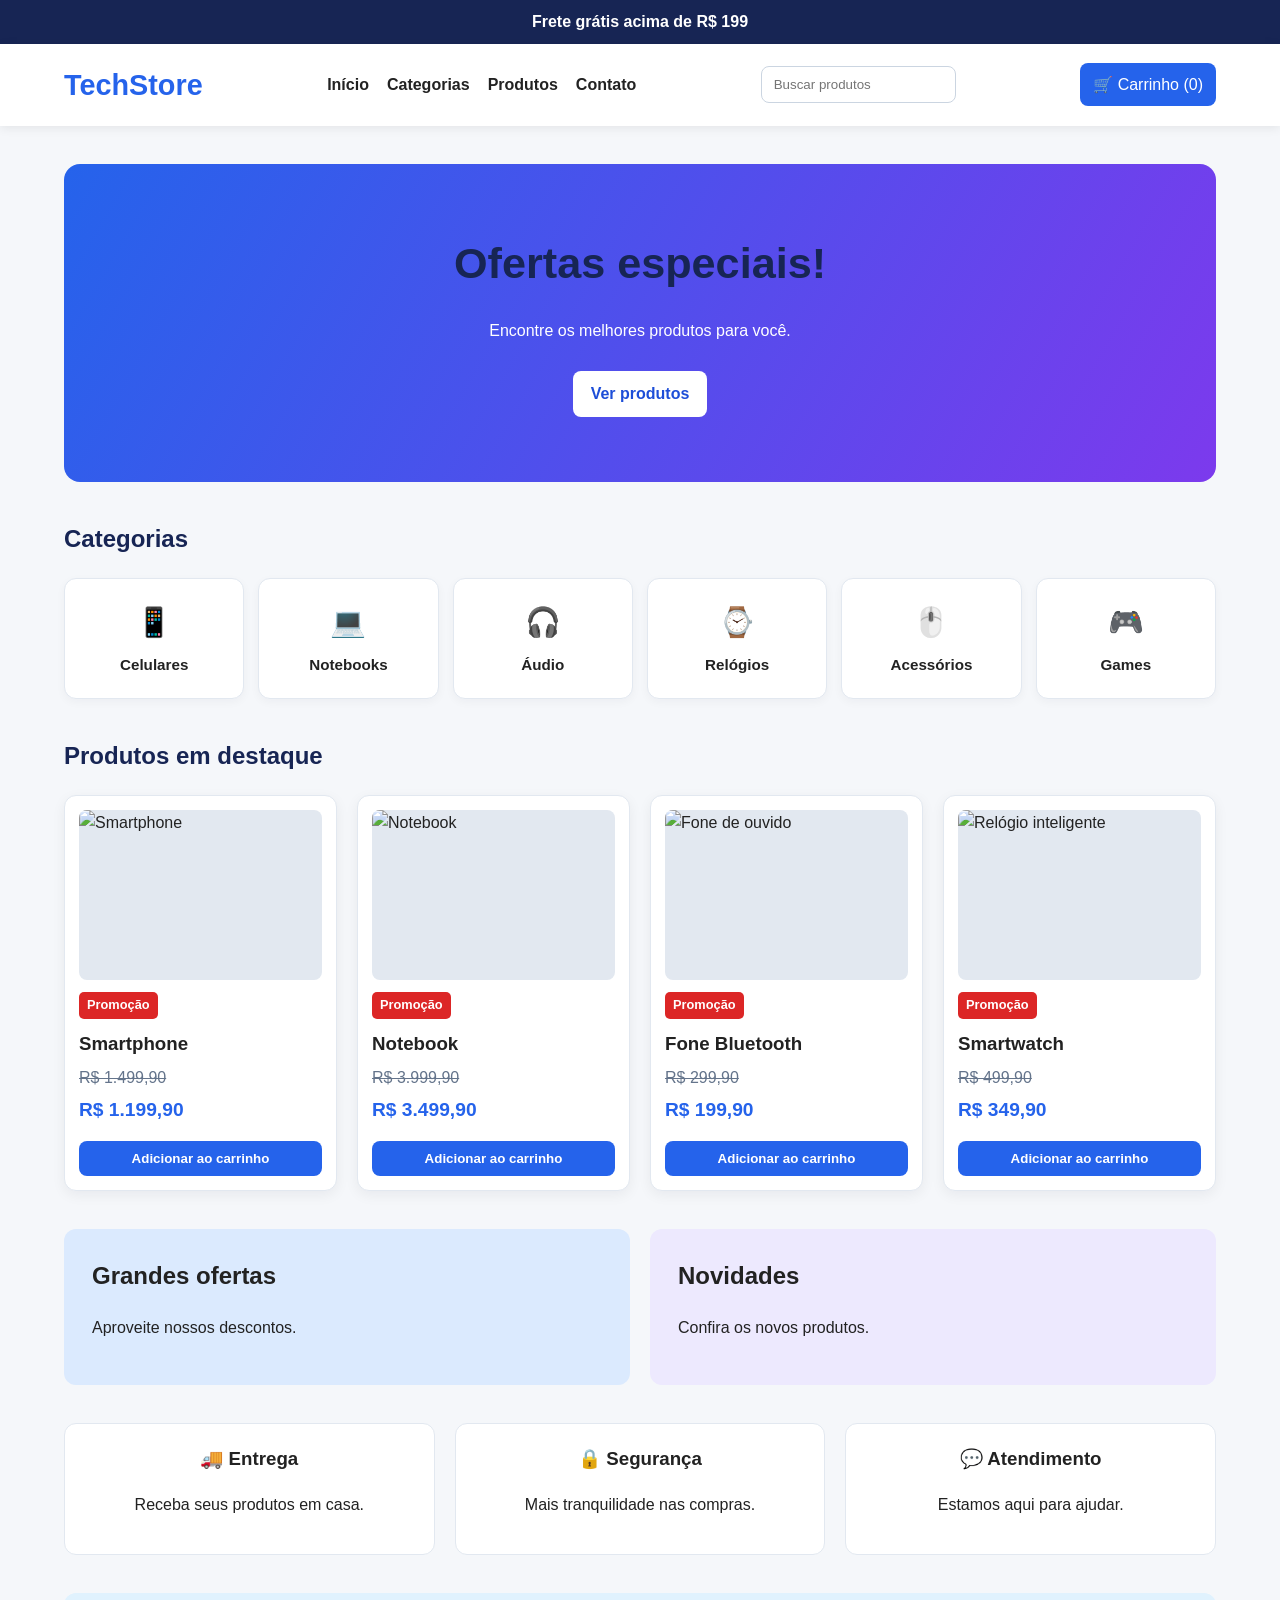
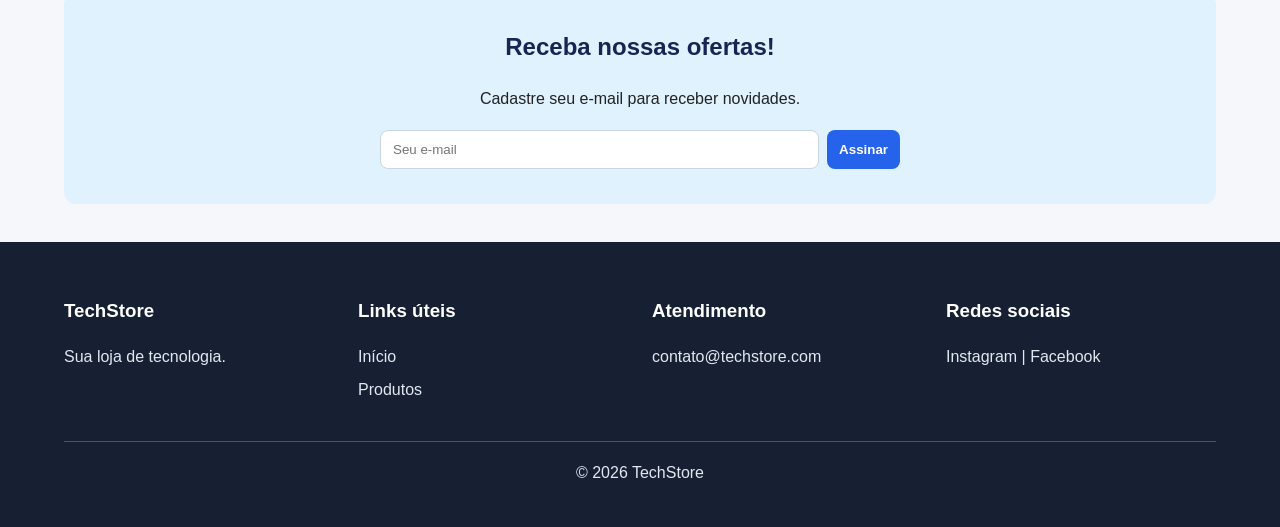
==== index.html @ 34957050 "Rename index_com_js-1.html to index.html" ====
<!DOCTYPE html>
<html lang="pt-BR">
<head>
    <meta charset="UTF-8">
    <meta name="viewport" content="width=device-width, initial-scale=1.0">
    <title>Minha Loja Online</title>
    <link rel="stylesheet" href="style.css">
</head>
<body>

    <!-- Aviso -->
    <div class="aviso">
        Frete grátis acima de R$ 199
    </div>

    <!-- Cabeçalho -->
    <header>
        <h1>TechStore</h1>

        <nav>
            <a href="#">Início</a>
            <a href="#categorias">Categorias</a>
            <a href="#produtos">Produtos</a>
            <a href="#contato">Contato</a>
        </nav>

        <input id="buscaProdutos" type="search" placeholder="Buscar produtos" aria-label="Buscar produtos">
        <a href="#produtos" id="abrirCarrinho">🛒 Carrinho (<span id="quantidadeCarrinho">0</span>)</a>
    </header>

    <main>

        <!-- Banner principal -->
        <section class="banner">
            <h2>Ofertas especiais!</h2>
            <p>Encontre os melhores produtos para você.</p>
            <a href="#produtos">Ver produtos</a>
        </section>

        <!-- Categorias -->
        <section id="categorias">
            <h2>Categorias</h2>

            <div class="categorias">
                <div class="categoria">📱<p>Celulares</p></div>
                <div class="categoria">💻<p>Notebooks</p></div>
                <div class="categoria">🎧<p>Áudio</p></div>
                <div class="categoria">⌚<p>Relógios</p></div>
                <div class="categoria">🖱️<p>Acessórios</p></div>
                <div class="categoria">🎮<p>Games</p></div>
            </div>
        </section>

        <!-- Produtos -->
        <section id="produtos">
            <h2>Produtos em destaque</h2>

            <div class="produtos">

                <div class="produto">
                    <img src="https://placehold.co/300x200"
                         alt="Smartphone">
                    <span>Promoção</span>
                    <h3>Smartphone</h3>
                    <p class="antigo">R$ 1.499,90</p>
                    <p class="preco">R$ 1.199,90</p>
                    <button type="button" class="adicionar-carrinho">Adicionar ao carrinho</button>
                </div>

                <div class="produto">
                    <img src="https://placehold.co/300x200"
                         alt="Notebook">
                    <span>Promoção</span>
                    <h3>Notebook</h3>
                    <p class="antigo">R$ 3.999,90</p>
                    <p class="preco">R$ 3.499,90</p>
                    <button type="button" class="adicionar-carrinho">Adicionar ao carrinho</button>
                </div>

                <div class="produto">
                    <img src="https://placehold.co/300x200"
                         alt="Fone de ouvido">
                    <span>Promoção</span>
                    <h3>Fone Bluetooth</h3>
                    <p class="antigo">R$ 299,90</p>
                    <p class="preco">R$ 199,90</p>
                    <button type="button" class="adicionar-carrinho">Adicionar ao carrinho</button>
                </div>

                <div class="produto">
                    <img src="https://placehold.co/300x200"
                         alt="Relógio inteligente">
                    <span>Promoção</span>
                    <h3>Smartwatch</h3>
                    <p class="antigo">R$ 499,90</p>
                    <p class="preco">R$ 349,90</p>
                    <button type="button" class="adicionar-carrinho">Adicionar ao carrinho</button>
                </div>

            </div>
        </section>

        <!-- Banners -->
        <section class="banners">
            <div>
                <h2>Grandes ofertas</h2>
                <p>Aproveite nossos descontos.</p>
            </div>

            <div>
                <h2>Novidades</h2>
                <p>Confira os novos produtos.</p>
            </div>
        </section>

        <!-- Benefícios -->
        <section class="beneficios">
            <div>
                <h3>🚚 Entrega</h3>
                <p>Receba seus produtos em casa.</p>
            </div>

            <div>
                <h3>🔒 Segurança</h3>
                <p>Mais tranquilidade nas compras.</p>
            </div>

            <div>
                <h3>💬 Atendimento</h3>
                <p>Estamos aqui para ajudar.</p>
            </div>
        </section>

        <!-- Newsletter -->
        <section class="newsletter">
            <h2>Receba nossas ofertas!</h2>
            <p>Cadastre seu e-mail para receber novidades.</p>

            <form id="formNewsletter">
                <input id="emailNewsletter" type="email" placeholder="Seu e-mail" required>
                <button type="submit">Assinar</button>
            </form>
        </section>

    </main>

    <!-- Rodapé -->
    <footer id="contato">
        <div>
            <h3>TechStore</h3>
            <p>Sua loja de tecnologia.</p>
        </div>

        <div>
            <h3>Links úteis</h3>
            <p>Início</p>
            <p>Produtos</p>
        </div>

        <div>
            <h3>Atendimento</h3>
            <p>contato@techstore.com</p>
        </div>

        <div>
            <h3>Redes sociais</h3>
            <p>Instagram | Facebook</p>
        </div>

        <p class="copyright">© 2026 TechStore</p>
    </footer>


    <!-- Janela do carrinho adicionada -->
    <dialog id="modalCarrinho">
        <h2>Seu carrinho</h2>
        <div id="itensCarrinho"></div>
        <button type="button" id="fecharCarrinho">Fechar</button>
    </dialog>

    <!-- JavaScript -->
    <script>
        const carrinho = [];

        const contadorCarrinho = document.getElementById("quantidadeCarrinho");
        const modalCarrinho = document.getElementById("modalCarrinho");
        const itensCarrinho = document.getElementById("itensCarrinho");

        // Adiciona um produto ao carrinho.
        document.querySelectorAll(".adicionar-carrinho").forEach(function(botao) {
            botao.addEventListener("click", function() {
                const produto = botao.closest(".produto");
                const nome = produto.querySelector("h3").textContent.trim();
                const precoTexto = produto.querySelector(".preco").textContent;
                const preco = Number(
                    precoTexto.replace("R$", "").trim().replace(/\./g, "").replace(",", ".")
                );

                carrinho.push({ nome: nome, preco: preco });
                contadorCarrinho.textContent = carrinho.length;
                alert(nome + " foi adicionado ao carrinho!");
            });
        });

        // Abre o carrinho e mostra os itens.
        document.getElementById("abrirCarrinho").addEventListener("click", function(evento) {
            evento.preventDefault();
            itensCarrinho.innerHTML = "";

            if (carrinho.length === 0) {
                itensCarrinho.textContent = "Seu carrinho está vazio.";
            } else {
                let total = 0;

                carrinho.forEach(function(item) {
                    total += item.preco;
                    const linha = document.createElement("p");
                    linha.textContent = item.nome + " — " +
                        item.preco.toLocaleString("pt-BR", {
                            style: "currency",
                            currency: "BRL"
                        });
                    itensCarrinho.appendChild(linha);
                });

                const totalTexto = document.createElement("strong");
                totalTexto.textContent = "Total: " + total.toLocaleString("pt-BR", {
                    style: "currency",
                    currency: "BRL"
                });
                itensCarrinho.appendChild(totalTexto);
            }

            modalCarrinho.showModal();
        });

        document.getElementById("fecharCarrinho").addEventListener("click", function() {
            modalCarrinho.close();
        });

        // Busca produtos pelo nome.
        document.getElementById("buscaProdutos").addEventListener("input", function() {
            const termo = this.value.toLowerCase().trim();

            document.querySelectorAll(".produto").forEach(function(produto) {
                const nome = produto.querySelector("h3").textContent.toLowerCase();
                produto.style.display = nome.includes(termo) ? "" : "none";
            });
        });

        // Confirma o cadastro da newsletter (demonstração local).
        document.getElementById("formNewsletter").addEventListener("submit", function(evento) {
            evento.preventDefault();
            const email = document.getElementById("emailNewsletter").value.trim();
            alert("Obrigado por se cadastrar, " + email + "!");
            this.reset();
        });
    </script>

</body>
</html>
---- style.css ----
/* Estilos da TechStore */
* {
    box-sizing: border-box;
}

html {
    scroll-behavior: smooth;
}

body {
    margin: 0;
    font-family: Arial, Helvetica, sans-serif;
    color: #222;
    background-color: #f5f7fa;
    line-height: 1.6;
}

a {
    color: inherit;
    text-decoration: none;
}

.aviso {
    padding: 9px 16px;
    text-align: center;
    color: #fff;
    background-color: #172554;
    font-weight: bold;
}

header {
    display: flex;
    align-items: center;
    justify-content: space-between;
    gap: 20px;
    flex-wrap: wrap;
    padding: 18px 5%;
    background: #fff;
    box-shadow: 0 2px 10px rgba(0, 0, 0, 0.08);
}

header h1 {
    margin: 0;
    color: #2563eb;
    font-size: 1.8rem;
}

header nav {
    display: flex;
    gap: 18px;
    flex-wrap: wrap;
}

header nav a {
    font-weight: 600;
}

header nav a:hover,
footer a:hover {
    color: #2563eb;
}

header input[type="search"] {
    min-width: 190px;
    padding: 10px 12px;
    border: 1px solid #cbd5e1;
    border-radius: 8px;
}

#abrirCarrinho {
    padding: 9px 13px;
    color: #fff;
    background: #2563eb;
    border-radius: 8px;
    white-space: nowrap;
}

main {
    width: min(1200px, 90%);
    margin: 0 auto;
}

main section {
    margin: 38px 0;
}

main section > h2 {
    margin-bottom: 20px;
    color: #172554;
}

.banner {
    padding: 65px 30px;
    border-radius: 16px;
    color: #fff;
    text-align: center;
    background: linear-gradient(120deg, #2563eb, #7c3aed);
}

.banner h2 {
    margin-top: 0;
    font-size: clamp(1.8rem, 4vw, 2.7rem);
}

.banner a {
    display: inline-block;
    margin-top: 12px;
    padding: 10px 18px;
    color: #1d4ed8;
    background: #fff;
    border-radius: 8px;
    font-weight: bold;
}

.categorias {
    display: grid;
    grid-template-columns: repeat(6, minmax(0, 1fr));
    gap: 14px;
}

.categoria {
    padding: 20px 10px;
    text-align: center;
    background: #fff;
    border: 1px solid #e2e8f0;
    border-radius: 12px;
    font-size: 1.8rem;
    box-shadow: 0 3px 10px rgba(15, 23, 42, 0.04);
}

.categoria p {
    margin: 8px 0 0;
    font-size: 0.95rem;
    font-weight: bold;
}

.produtos {
    display: grid;
    grid-template-columns: repeat(4, minmax(0, 1fr));
    gap: 20px;
}

.produto {
    position: relative;
    overflow: hidden;
    padding: 14px;
    background: #fff;
    border: 1px solid #e2e8f0;
    border-radius: 12px;
    box-shadow: 0 4px 14px rgba(15, 23, 42, 0.06);
    transition: transform 0.2s, box-shadow 0.2s;
}

.produto:hover {
    transform: translateY(-4px);
    box-shadow: 0 8px 20px rgba(15, 23, 42, 0.12);
}

.produto img {
    display: block;
    width: 100%;
    height: 170px;
    object-fit: cover;
    border-radius: 8px;
    background: #e2e8f0;
}

.produto > span {
    display: inline-block;
    margin-top: 12px;
    padding: 3px 8px;
    color: #fff;
    background: #dc2626;
    border-radius: 5px;
    font-size: 0.8rem;
    font-weight: bold;
}

.produto h3 {
    margin: 10px 0 6px;
}

.produto p {
    margin: 5px 0;
}

.antigo {
    color: #64748b;
    text-decoration: line-through;
}

.preco {
    color: #2563eb;
    font-size: 1.2rem;
    font-weight: bold;
}

.produto button,
.newsletter button,
#fecharCarrinho {
    padding: 10px 12px;
    border: 0;
    border-radius: 8px;
    color: #fff;
    background: #2563eb;
    cursor: pointer;
    font-weight: bold;
}

.produto button {
    width: 100%;
    margin-top: 10px;
}

.produto button:hover,
.newsletter button:hover,
#fecharCarrinho:hover,
#abrirCarrinho:hover {
    background: #1d4ed8;
}

.banners {
    display: grid;
    grid-template-columns: repeat(2, minmax(0, 1fr));
    gap: 20px;
}

.banners > div {
    padding: 28px;
    border-radius: 12px;
    background: #dbeafe;
}

.banners > div:nth-child(2) {
    background: #ede9fe;
}

.banners h2 {
    margin-top: 0;
}

.beneficios {
    display: grid;
    grid-template-columns: repeat(3, minmax(0, 1fr));
    gap: 20px;
    text-align: center;
}

.beneficios > div {
    padding: 20px;
    background: #fff;
    border-radius: 12px;
    border: 1px solid #e2e8f0;
}

.beneficios h3 {
    margin-top: 0;
}

.newsletter {
    padding: 35px 20px;
    text-align: center;
    background: #e0f2fe;
    border-radius: 12px;
}

.newsletter h2 {
    margin-top: 0;
}

.newsletter form {
    display: flex;
    justify-content: center;
    gap: 8px;
    max-width: 520px;
    margin: 18px auto 0;
}

.newsletter input {
    flex: 1;
    min-width: 0;
    padding: 11px 12px;
    border: 1px solid #cbd5e1;
    border-radius: 8px;
}

footer {
    display: grid;
    grid-template-columns: repeat(4, minmax(0, 1fr));
    gap: 24px;
    padding: 35px 5%;
    color: #e2e8f0;
    background: #172033;
}

footer h3 {
    color: #fff;
}

footer p {
    margin: 7px 0;
}

.copyright {
    grid-column: 1 / -1;
    padding-top: 18px;
    border-top: 1px solid #475569;
    text-align: center;
}

dialog {
    width: min(450px, calc(100% - 32px));
    padding: 24px;
    border: 0;
    border-radius: 14px;
    box-shadow: 0 12px 50px rgba(0, 0, 0, 0.25);
}

dialog::backdrop {
    background: rgba(15, 23, 42, 0.55);
}

#itensCarrinho p {
    padding-bottom: 8px;
    border-bottom: 1px solid #e2e8f0;
}

@media (max-width: 900px) {
    .categorias {
        grid-template-columns: repeat(3, minmax(0, 1fr));
    }

    .produtos {
        grid-template-columns: repeat(2, minmax(0, 1fr));
    }

    footer {
        grid-template-columns: repeat(2, minmax(0, 1fr));
    }
}

@media (max-width: 600px) {
    header {
        align-items: flex-start;
        flex-direction: column;
        gap: 12px;
    }

    header nav {
        gap: 12px;
    }

    header input[type="search"] {
        width: 100%;
    }

    main {
        width: 92%;
    }

    .banner {
        padding: 42px 18px;
    }

    .categorias {
        grid-template-columns: repeat(3, minmax(0, 1fr));
        gap: 9px;
    }

    .categoria {
        padding: 14px 5px;
    }

    .categoria p {
        font-size: 0.8rem;
    }

    .produtos {
        grid-template-columns: 1fr;
    }

    .produto img {
        height: 200px;
    }

    .banners,
    .beneficios,
    footer {
        grid-template-columns: 1fr;
    }

    .newsletter form {
        flex-direction: column;
    }

    .copyright {
        grid-column: auto;
    }
}
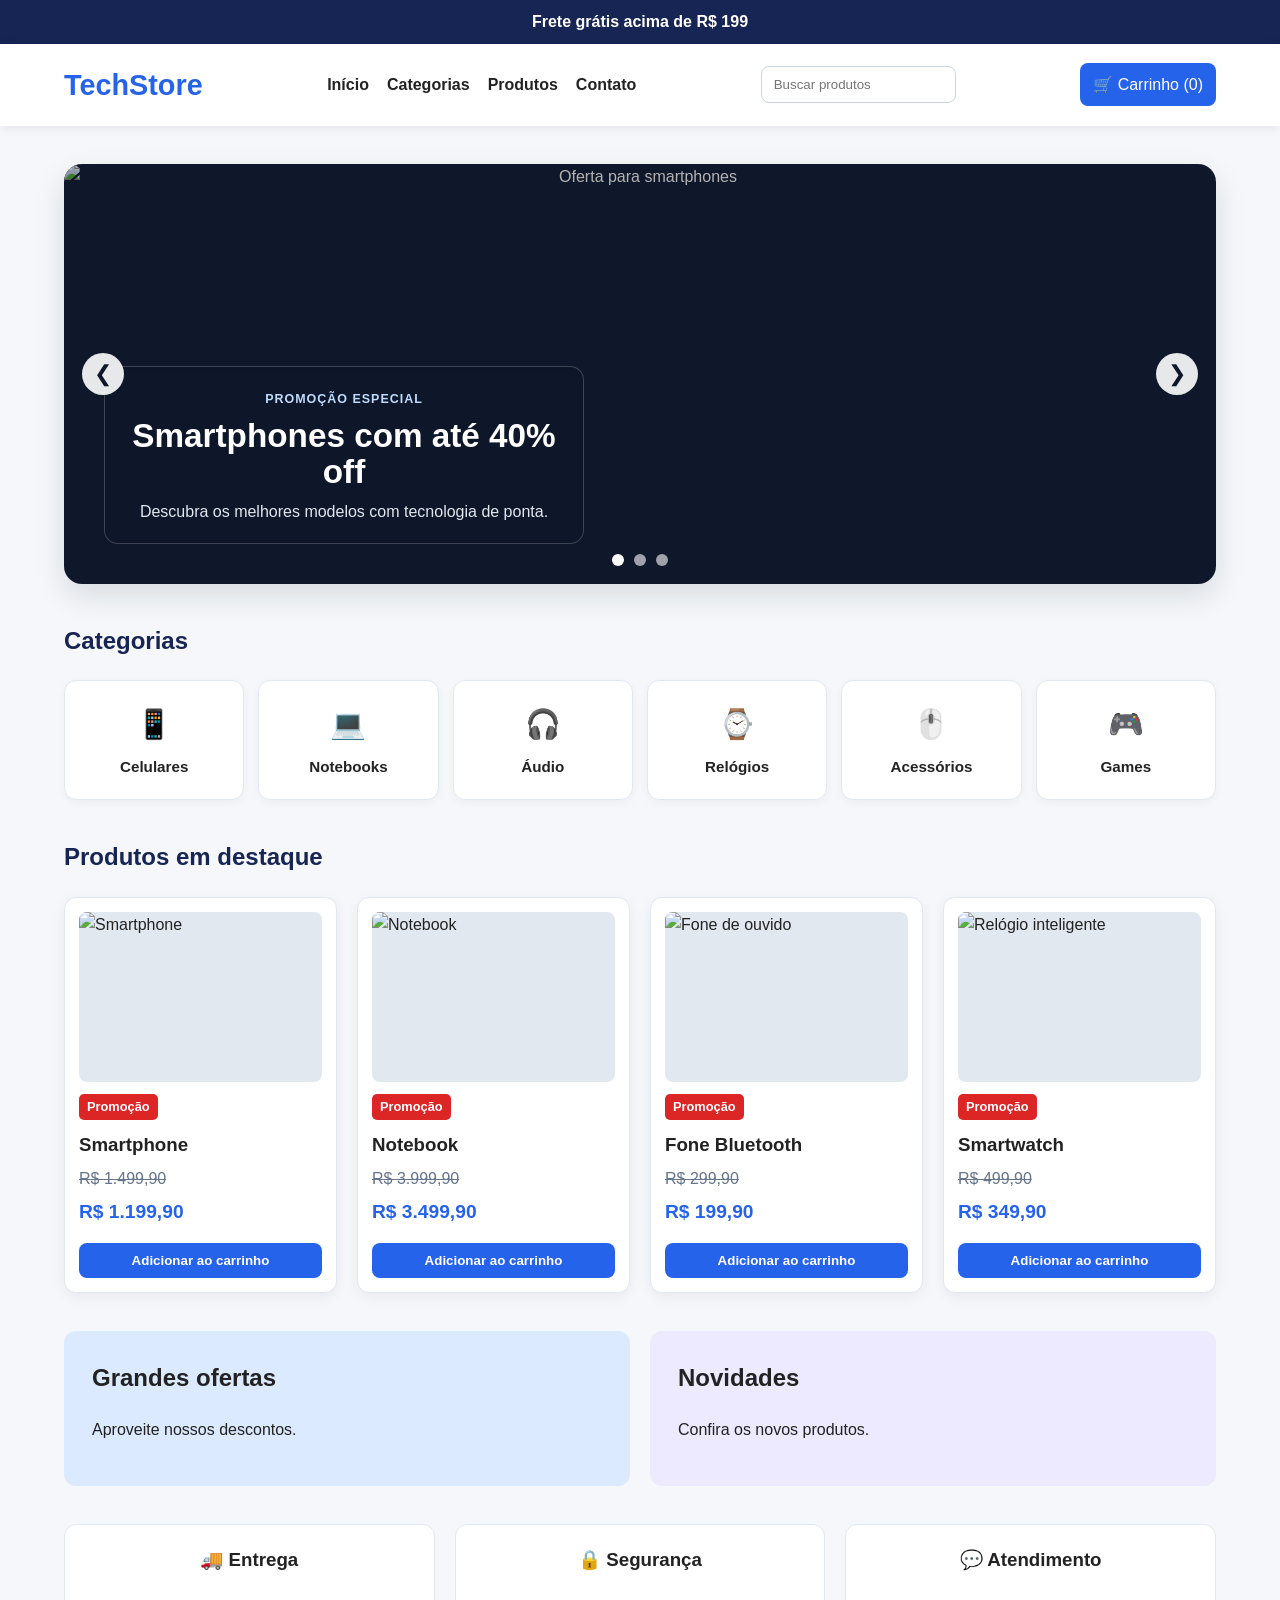
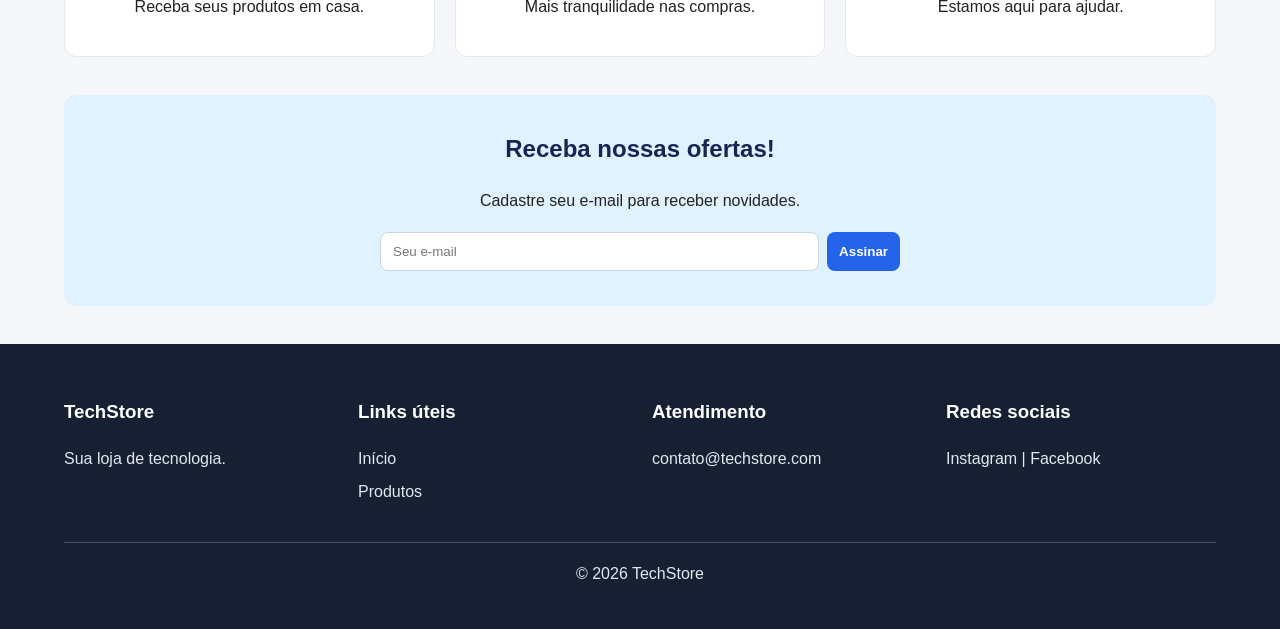
==== commit 3a5dffbe: "fix: corrige carrossel e atualiza o estilo." ====
--- a/index.html
+++ b/index.html
@@ -30,11 +30,47 @@
 
     <main>
 
-        <!-- Banner principal -->
-        <section class="banner">
-            <h2>Ofertas especiais!</h2>
-            <p>Encontre os melhores produtos para você.</p>
-            <a href="#produtos">Ver produtos</a>
+        <!-- Banner principal / Ofertas especiais -->
+        <section class="banner" aria-label="Ofertas especiais">
+            <div class="carrossel" aria-label="Ofertas em destaque">
+                <div class="carrossel-track">
+                    <article class="slide active">
+                        <img src="https://images.unsplash.com/photo-1511497584788-876760111969?auto=format&fit=crop&w=1200&q=80" alt="Oferta para smartphones">
+                        <div class="slide-text">
+                            <span>Promoção especial</span>
+                            <h3>Smartphones com até 40% off</h3>
+                            <p>Descubra os melhores modelos com tecnologia de ponta.</p>
+                        </div>
+                    </article>
+
+                    <article class="slide">
+                        <img src="https://images.unsplash.com/photo-1496181133206-80ce9b88a853?auto=format&fit=crop&w=1200&q=80" alt="Oferta para notebooks">
+                        <div class="slide-text">
+                            <span>Novidades</span>
+                            <h3>Notebooks para trabalho e estudo</h3>
+                            <p>Performance, design e praticidade para o dia a dia.</p>
+                        </div>
+                    </article>
+
+                    <article class="slide">
+                        <img src="https://images.unsplash.com/photo-1546435770-a3e426bf472b?auto=format&fit=crop&w=1200&q=80" alt="Oferta para áudio e acessórios">
+                        <div class="slide-text">
+                            <span>Acabou de chegar</span>
+                            <h3>Áudio e acessórios com descontos</h3>
+                            <p>Eleve sua experiência com produtos premium.</p>
+                        </div>
+                    </article>
+                </div>
+
+                <button class="carrossel-btn prev" type="button" aria-label="Slide anterior">&#10094;</button>
+                <button class="carrossel-btn next" type="button" aria-label="Próximo slide">&#10095;</button>
+
+                <div class="carrossel-dots" aria-label="Navegação do carrossel">
+                    <button class="dot active" type="button" aria-label="Ir para o slide 1"></button>
+                    <button class="dot" type="button" aria-label="Ir para o slide 2"></button>
+                    <button class="dot" type="button" aria-label="Ir para o slide 3"></button>
+                </div>
+            </div>
         </section>
 
         <!-- Categorias -->
@@ -180,6 +216,42 @@
 
     <!-- JavaScript -->
     <script>
+        const slides = document.querySelectorAll(".slide");
+        const dots = document.querySelectorAll(".dot");
+        const prevButton = document.querySelector(".carrossel-btn.prev");
+        const nextButton = document.querySelector(".carrossel-btn.next");
+        let slideAtual = 0;
+
+        function mostrarSlide(index) {
+            slideAtual = (index + slides.length) % slides.length;
+
+            slides.forEach((slide, i) => {
+                slide.classList.toggle("active", i === slideAtual);
+            });
+
+            dots.forEach((dot, i) => {
+                dot.classList.toggle("active", i === slideAtual);
+            });
+        }
+
+        prevButton.addEventListener("click", function() {
+            mostrarSlide(slideAtual - 1);
+        });
+
+        nextButton.addEventListener("click", function() {
+            mostrarSlide(slideAtual + 1);
+        });
+
+        dots.forEach(function(dot, index) {
+            dot.addEventListener("click", function() {
+                mostrarSlide(index);
+            });
+        });
+
+        setInterval(function() {
+            mostrarSlide(slideAtual + 1);
+        }, 5000);
+
         const carrinho = [];
 
         const contadorCarrinho = document.getElementById("quantidadeCarrinho");
--- a/style.css
+++ b/style.css
@@ -90,11 +90,11 @@
 }
 
 .banner {
-    padding: 65px 30px;
-    border-radius: 16px;
+    padding: 0;
+    border-radius: 18px;
     color: #fff;
     text-align: center;
-    background: linear-gradient(120deg, #2563eb, #7c3aed);
+    background: transparent;
 }
 
 .banner h2 {
@@ -110,6 +110,131 @@
     background: #fff;
     border-radius: 8px;
     font-weight: bold;
+}
+
+.banner .carrossel {
+    margin-top: 0;
+}
+
+.carrossel {
+    position: relative;
+    overflow: hidden;
+    margin-top: 24px;
+    border-radius: 18px;
+    box-shadow: 0 12px 30px rgba(15, 23, 42, 0.12);
+    background: #0f172a;
+}
+
+.carrossel-track {
+    position: relative;
+    height: 420px;
+}
+
+.slide {
+    position: absolute;
+    inset: 0;
+    opacity: 0;
+    visibility: hidden;
+    transition: opacity 0.5s ease, visibility 0.5s ease;
+}
+
+.slide.active {
+    opacity: 1;
+    visibility: visible;
+}
+
+.slide img {
+    display: block;
+    width: 100%;
+    height: 100%;
+    object-fit: cover;
+    filter: brightness(0.7);
+}
+
+.slide-text {
+    position: absolute;
+    left: 40px;
+    right: 40px;
+    bottom: 40px;
+    max-width: 480px;
+    padding: 18px 20px;
+    color: #fff;
+    background: rgba(15, 23, 42, 0.36);
+    border: 1px solid rgba(255, 255, 255, 0.2);
+    border-radius: 14px;
+    backdrop-filter: blur(2px);
+}
+
+.slide-text span {
+    display: inline-block;
+    margin-bottom: 8px;
+    color: #bfdbfe;
+    font-size: 0.78rem;
+    font-weight: bold;
+    letter-spacing: 0.08em;
+    text-transform: uppercase;
+}
+
+.slide-text h3 {
+    margin: 0 0 8px;
+    font-size: clamp(1.8rem, 2.6vw, 2.8rem);
+    line-height: 1.1;
+}
+
+.slide-text p {
+    margin: 0;
+    color: #e2e8f0;
+}
+
+.carrossel-btn {
+    position: absolute;
+    top: 50%;
+    transform: translateY(-50%);
+    width: 42px;
+    height: 42px;
+    border: 0;
+    border-radius: 50%;
+    background: rgba(255, 255, 255, 0.9);
+    color: #0f172a;
+    font-size: 1.4rem;
+    cursor: pointer;
+    transition: transform 0.2s ease, background 0.2s ease;
+}
+
+.carrossel-btn:hover {
+    transform: translateY(-50%) scale(1.05);
+    background: #fff;
+}
+
+.carrossel-btn.prev {
+    left: 18px;
+}
+
+.carrossel-btn.next {
+    right: 18px;
+}
+
+.carrossel-dots {
+    position: absolute;
+    left: 50%;
+    bottom: 18px;
+    display: flex;
+    gap: 10px;
+    transform: translateX(-50%);
+}
+
+.dot {
+    width: 12px;
+    height: 12px;
+    border: 0;
+    border-radius: 50%;
+    background: rgba(255, 255, 255, 0.6);
+    cursor: pointer;
+    padding: 0;
+}
+
+.dot.active {
+    background: #fff;
 }
 
 .categorias {
